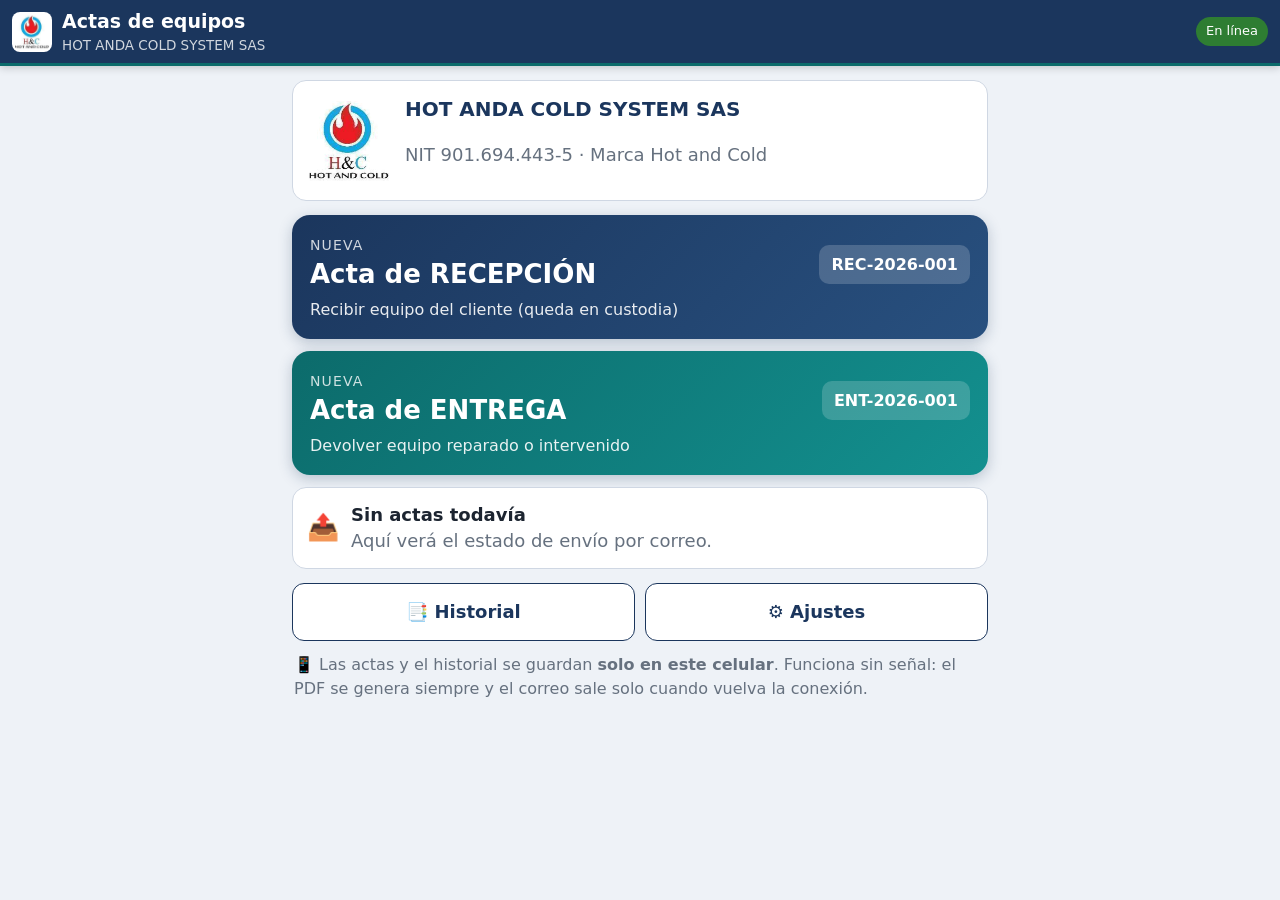
==== index.html @ 60745508 "App de actas Hot and Cold v1.2.0" ====
<!doctype html>
<html lang="es">
<head>
<meta charset="utf-8">
<meta name="viewport" content="width=device-width, initial-scale=1, viewport-fit=cover">
<meta name="theme-color" content="#1B365D">
<meta name="description" content="Actas de recepción y entrega de equipos · HOT ANDA COLD SYSTEM SAS">
<link rel="manifest" href="manifest.webmanifest">
<link rel="icon" href="icons/favicon-64.png">
<link rel="apple-touch-icon" href="icons/apple-touch-icon.png">
<meta name="apple-mobile-web-app-capable" content="yes">
<meta name="mobile-web-app-capable" content="yes">
<meta name="apple-mobile-web-app-title" content="Actas H&amp;C">
<meta name="apple-mobile-web-app-status-bar-style" content="black-translucent">
<title>Actas · Hot and Cold</title>
<link rel="stylesheet" href="css/app.css">
</head>
<body>
<header class="topbar">
  <button id="btnBack" class="tb-back" type="button" aria-label="Volver" hidden>&#8249;</button>
  <img src="assets/logo-ui.png" class="tb-logo" alt="Hot and Cold">
  <div class="tb-title"><strong id="tbTitle">Actas de equipos</strong><span id="tbSub">HOT ANDA COLD SYSTEM SAS</span></div>
  <span id="netBadge" class="net" title="Estado de conexión"></span>
</header>

<main id="main">
  <!-- INICIO -->
  <section id="view-home" class="view">
    <div class="hero">
      <img src="assets/logo-ui.png" alt="Logo Hot and Cold" class="hero-logo">
      <div>
        <h1 id="homeEmpresa">HOT ANDA COLD SYSTEM SAS</h1>
        <p class="muted" id="homeNit">NIT 901.694.443-5 · Marca Hot and Cold</p>
      </div>
    </div>
    <button class="big-choice retiro" data-new="retiro" type="button">
      <span class="bc-k">Nueva</span><span class="bc-t">Acta de RECEPCIÓN</span>
      <span class="bc-n" id="nextRetLbl">REC-2026-001</span>
      <span class="bc-d">Recibir equipo del cliente (queda en custodia)</span>
    </button>
    <button class="big-choice entrega" data-new="entrega" type="button">
      <span class="bc-k">Nueva</span><span class="bc-t">Acta de ENTREGA</span>
      <span class="bc-n" id="nextEntLbl">ENT-2026-001</span>
      <span class="bc-d">Devolver equipo reparado o intervenido</span>
    </button>
    <div id="outboxCard" class="card outbox"></div>
    <div class="row2">
      <button class="btn ghost" data-go="history" type="button">&#128209; Historial</button>
      <button class="btn ghost" data-go="settings" type="button">&#9881;&#65039; Ajustes</button>
    </div>
    <p class="note">&#128241; Las actas y el historial se guardan <b>solo en este celular</b>. Funciona sin señal: el PDF se genera siempre y el correo sale solo cuando vuelva la conexión.</p>
  </section>

  <!-- FORMULARIO -->
  <section id="view-form" class="view" hidden>
    <form id="actaForm" novalidate autocomplete="off">
      <div class="form-head" id="formHead">
        <div><span class="fh-k" id="fhKind">ACTA DE ENTREGA DE EQUIPOS</span>
        <span class="fh-n">Consecutivo <b id="fhNum">ENT-2026-001</b></span></div>
        <span class="fh-d" id="fhDate"></span>
      </div>

      <fieldset class="card">
        <legend><span class="sec">1</span> Datos del cliente y del sitio</legend>
        <label>Cliente<input name="cliente" list="clientesList" required placeholder="Nombre del cliente"></label>
        <datalist id="clientesList"></datalist>
        <div class="grid2">
          <label>NIT<input name="nit" inputmode="numeric" placeholder="NIT del cliente"></label>
          <label>OC / REQ / Pedido No.<input name="oc" placeholder="PED… / REQ…"></label>
        </div>
        <div class="dest-box" id="destBox">
          <div class="fld">
            <span class="lbl">Copia de la empresa <small>(siempre se envía, no se puede quitar)</small></span>
            <div id="correoEmpresaFijo" class="locked-email">hycsystem176746@gmail.com</div>
          </div>
          <label>Correo del cliente <small>(se puede cambiar en esta acta)</small><input name="correoCliente" type="email" inputmode="email" placeholder="correo@cliente.com" id="correoCliente"></label>
        </div>
        <label>Albarán / remisión No.<input name="albaran"></label>
        <label><span id="dirLabel">Dirección de entrega</span><input name="direccion" placeholder="Dirección del sitio"></label>
        <div class="grid2">
          <label>Sede / tienda / área<input name="sede"></label>
          <label>Ciudad<input name="ciudad"></label>
        </div>
        <label>Contacto en sitio<input name="contacto"></label>
        <div class="grid2">
          <label>Teléfono<input name="telefono" type="tel" inputmode="tel"></label>
          <label>Cargo del contacto<input name="cargoContacto"></label>
        </div>
        <div class="fld">
          <span class="lbl">Tipo de servicio</span>
          <div class="chips" id="tipoServicio"></div>
          <input name="tipoOtro" placeholder="¿Cuál? (si marcó Otro)" class="mt">
        </div>
      </fieldset>

      <fieldset class="card">
        <legend><span class="sec">2</span> Equipos <small id="itemsCount"></small></legend>
        <div id="items"></div>
        <button type="button" class="btn add" id="btnAddItem">+ Agregar equipo</button>
      </fieldset>

      <fieldset class="card">
        <legend><span class="sec">3</span> Registro fotográfico</legend>
        <div class="row2">
          <label class="btn photo">&#128247; Tomar foto<input type="file" accept="image/*" capture="environment" id="inCamera" hidden></label>
          <label class="btn photo ghost">&#128444;&#65039; Galería<input type="file" accept="image/*" multiple id="inGallery" hidden></label>
        </div>
        <div id="photos" class="photos"></div>
      </fieldset>

      <fieldset class="card">
        <legend><span class="sec">4</span> Firmas</legend>
        <div class="sigblock" id="sigTecBlock">
          <h3 id="sigTecTitle">Quien entrega · Técnico Hot and Cold</h3>
          <div class="sigwrap"><canvas id="sigTec" aria-label="Firma del técnico"></canvas><span class="sighint">Firme aquí con el dedo</span></div>
          <button type="button" class="btn small ghost" data-clear="sigTec">Borrar firma</button>
          <label>Nombre de quien firma<input name="tecNombre" required placeholder="Nombre y apellido"></label>
          <div class="grid2">
            <label>Cédula<input name="tecCedula" inputmode="numeric"></label>
            <label>Cargo<input name="tecCargo"></label>
          </div>
        </div>
        <div class="sigblock" id="sigCliBlock">
          <h3 id="sigCliTitle">Quien recibe · Cliente</h3>
          <div class="sigwrap"><canvas id="sigCli" aria-label="Firma del cliente"></canvas><span class="sighint">Firme aquí con el dedo</span></div>
          <button type="button" class="btn small ghost" data-clear="sigCli">Borrar firma</button>
          <label>Nombre de quien firma<input name="cliNombre" required placeholder="Nombre y apellido"></label>
          <div class="grid2">
            <label>Cédula<input name="cliCedula" inputmode="numeric"></label>
            <label>Cargo<input name="cliCargo"></label>
          </div>
        </div>
      </fieldset>
      <div id="formErrors" class="errors" hidden></div>
      <div class="spacer"></div>
    </form>
    <div class="actionbar">
      <button type="button" class="btn ghost small" id="btnDiscard">Limpiar</button>
      <button type="button" class="btn primary" id="btnGenerate">Generar y enviar</button>
    </div>
  </section>

  <!-- HISTORIAL -->
  <section id="view-history" class="view" hidden>
    <div class="row2">
      <button class="btn" id="btnSendNow" type="button">&#8635; Enviar pendientes</button>
      <button class="btn ghost" id="btnCsv" type="button">&#11015; Exportar CSV</button>
    </div>
    <p class="note">El historial vive solo en este celular. Exporte el CSV de vez en cuando y conserve los PDF que llegan al correo de la empresa.</p>
    <div id="historyList"></div>
  </section>

  <!-- AJUSTES -->
  <section id="view-settings" class="view" hidden>
    <form id="settingsForm" novalidate autocomplete="off">
      <fieldset class="card">
        <legend>Empresa</legend>
        <label>Razón social<input name="empresa.nombre"></label>
        <div class="grid2">
          <label>Marca<input name="empresa.marca"></label>
          <label>NIT<input name="empresa.nit"></label>
        </div>
        <div class="grid2">
          <label>Dirección<input name="empresa.direccion"></label>
          <label>Ciudad<input name="empresa.ciudad"></label>
        </div>
        <div class="grid2">
          <label>Teléfono 1<input name="empresa.tel1" type="tel"></label>
          <label>Teléfono 2<input name="empresa.tel2" type="tel"></label>
        </div>
        <label>Correo de la empresa <small>(recibe todas las actas; no se puede quitar)</small><input name="empresa.email" type="email" readonly class="locked-input" id="empresaEmail"></label>
      </fieldset>
      <fieldset class="card">
        <legend>Técnico predeterminado</legend>
        <label>Nombre<input name="tecnico.nombre"></label>
        <div class="grid2">
          <label>Cédula<input name="tecnico.cedula" inputmode="numeric"></label>
          <label>Cargo<input name="tecnico.cargo"></label>
        </div>
      </fieldset>
      <fieldset class="card">
        <legend>Consecutivos</legend>
        <div class="grid3">
          <label>Año<input name="year" type="number" inputmode="numeric"></label>
          <label>Próximo REC<input name="nextRet" type="number" min="1" inputmode="numeric"></label>
          <label>Próximo ENT<input name="nextEnt" type="number" min="1" inputmode="numeric"></label>
        </div>
        <p class="note">Si usan la app en dos celulares, arranquen cada uno en un rango distinto (por ejemplo 1 y 501) para no repetir números.</p>
      </fieldset>
      <fieldset class="card">
        <legend>Clientes</legend>
        <label>Cliente predeterminado<input name="clienteDefault" list="clientesList"></label>
        <div id="clientsEditor"></div>
        <button type="button" class="btn add" id="btnAddClient">+ Agregar cliente</button>
      </fieldset>
      <fieldset class="card">
        <legend>Envío automático por correo</legend>
        <label>URL del script de Google<input name="apiUrl" type="url" inputmode="url" placeholder="https://script.google.com/macros/s/xxxxxxxx/exec"></label>
        <label>Token secreto<input name="apiToken" type="password" autocomplete="new-password" placeholder="El mismo de la propiedad TOKEN del script"></label>
        <button type="button" class="btn ghost small" id="btnPing">Probar conexión</button>
        <p class="note" id="pingResult"></p>
        <label>Correo del cliente por defecto<input name="correoClienteDefault" type="email" inputmode="email" placeholder="margarethvog@permoda.com.co"></label>
        <label>WhatsApp por defecto <small>(opcional; si queda vacío, usted elige el chat)</small><input name="whatsappDefault" type="tel" inputmode="tel" placeholder="Ej. 350 595 5075"></label>
        <p class="note">Cada acta se envía siempre a hycsystem176746@gmail.com y al correo del cliente (por defecto el de doña Margareth, que se puede cambiar en cada acta). Sin señal queda “Pendiente de envío” y el correo sale solo cuando vuelva la conexión. El envío por WhatsApp lo hace usted desde el celular, cuando haya señal.</p>
      </fieldset>
      <p class="note">&#128274; Todo (actas, fotos, firmas, ajustes) se guarda solo en este celular. Borrar los datos del navegador o desinstalar la app borra el historial.</p>
      <p class="note muted" id="versionInfo"></p>
      <div class="spacer"></div>
    </form>
    <div class="actionbar">
      <button type="button" class="btn primary" id="btnSaveSettings">Guardar ajustes</button>
    </div>
  </section>
</main>

<!-- Modal de resultado -->
<div id="modal" class="modal" hidden role="dialog" aria-modal="true">
  <div class="sheet">
    <div class="ok-icon">&#10003;</div>
    <h2 id="mTitle">Acta generada</h2>
    <p id="mSub" class="muted"></p>
    <div id="mStatus" class="status"></div>
    <button class="btn primary" id="mShare" type="button">Compartir PDF (WhatsApp, Gmail…)</button>
    <button class="btn whatsapp" id="mWhats" type="button">Enviar por WhatsApp</button>
    <div class="row2 modal-actions">
      <button class="btn ghost small" id="mDownload" type="button">Descargar</button>
      <button class="btn ghost small" id="mMail" type="button">Correo</button>
    </div>
    <button class="btn teal" id="mNew" type="button">Listo · nueva acta</button>
  </div>
</div>
<template id="tplItem">
  <div class="item">
    <div class="item-h"><b class="item-n">Equipo 1</b><button type="button" class="btn tiny danger" data-act="remove">Quitar</button></div>
    <label>Tipo de equipo <small>(puede elegir de la lista o escribir otro)</small>
      <input data-f="tipo" list="tiposEquipo" placeholder="Ej. Horno, lavadora, nevera industrial" autocomplete="off">
    </label>
    <div class="grid2">
      <label>Marca <small>(hogar o industrial; puede escribir otra)</small>
        <input data-f="marca" list="marcasEquipo" placeholder="Ej. Whirlpool, Súper Nórdico" autocomplete="off">
      </label>
      <label>Modelo <small>(si aplica)</small>
        <input data-f="modelo" placeholder="Opcional">
      </label>
    </div>
    <div class="grid2">
      <label>Serie <small>(si aplica)</small>
        <input data-f="serie" placeholder="Opcional">
      </label>
      <label>Código interno / activo fijo del cliente <small>(si aplica)</small>
        <input data-f="activo" placeholder="Ej. AF 155458">
      </label>
    </div>
    <label>Características <small>(voltaje, capacidad, color, accesorios)</small><textarea data-f="caracteristicas" rows="2"></textarea></label>
    <label class="w40">Cantidad<input data-f="cantidad" type="number" min="1" value="1" inputmode="numeric"></label>
    <div class="fld"><span class="lbl">Estado físico</span><div class="seg" data-r="estado"><label><input type="radio" value="bueno"><span>Bueno</span></label><label><input type="radio" value="regular"><span>Regular</span></label><label><input type="radio" value="malo"><span>Malo</span></label></div></div>
    <div class="grid2">
      <div class="fld"><span class="lbl">Enciende</span><div class="seg" data-r="enciende"><label><input type="radio" value="si"><span>Sí</span></label><label><input type="radio" value="no"><span>No</span></label></div></div>
      <div class="fld"><span class="lbl">Golpes o rayones</span><div class="seg" data-r="golpes"><label><input type="radio" value="si"><span>Sí</span></label><label><input type="radio" value="no"><span>No</span></label></div></div>
    </div>
    <div class="fld"><span class="lbl">Partes faltantes</span><div class="seg" data-r="faltantes"><label><input type="radio" value="no"><span>No</span></label><label><input type="radio" value="si"><span>Sí</span></label></div>
      <input data-f="faltantesDetalle" placeholder="¿Cuáles faltan?" class="mt"></div>
    <div class="fld"><span class="lbl">Accesorios <span class="acc-k">que acompañan el equipo</span></span>
      <div class="chips">
        <label class="chip"><input type="checkbox" data-c="cable"><span>Cable</span></label>
        <label class="chip"><input type="checkbox" data-c="bandejas"><span>Bandejas</span></label>
        <label class="chip"><input type="checkbox" data-c="puertas"><span>Puertas</span></label>
        <label class="chip"><input type="checkbox" data-c="manuales"><span>Manuales</span></label>
        <label class="chip"><input type="checkbox" data-c="otro"><span>Otro</span></label>
      </div>
      <input data-f="accOtro" placeholder="Otro accesorio" class="mt"></div>
    <div class="only-ent">
      <label>Trabajo realizado<textarea data-f="trabajo" rows="2"></textarea></label>
      <label>Repuestos<textarea data-f="repuestos" rows="2"></textarea></label>
      <div class="fld"><span class="lbl">Pruebas</span><div class="seg" data-r="pruebas"><label><input type="radio" value="ok"><span>OK</span></label><label><input type="radio" value="nook"><span>No OK</span></label></div></div>
      <div class="fld"><span class="lbl">Garantía</span><div class="seg seg-v" data-r="garantia"><label><input type="radio" value="90"><span>90 días · reparación</span></label><label><input type="radio" value="15"><span>15 días · preventivo (solo ajustes)</span></label><label><input type="radio" value="na"><span>No aplica</span></label></div></div>
    </div>
    <label>Observaciones<textarea data-f="observaciones" rows="2"></textarea></label>
  </div>
</template>

<datalist id="tiposEquipo">
  <option value="Horno"></option>
  <option value="Horno microondas"></option>
  <option value="Lavadora"></option>
  <option value="Secadora"></option>
  <option value="Estufa"></option>
  <option value="Nevera"></option>
  <option value="Nevera industrial"></option>
  <option value="Congelador"></option>
  <option value="Cava"></option>
  <option value="Aire acondicionado"></option>
  <option value="Hidrolavadora"></option>
  <option value="Crispetera"></option>
  <option value="Secador de manos"></option>
  <option value="Dispensador de agua"></option>
  <option value="Otro"></option>
</datalist>
<datalist id="marcasEquipo">
  <option value="Whirlpool"></option>
  <option value="Samsung"></option>
  <option value="LG"></option>
  <option value="Mabe"></option>
  <option value="Haceb"></option>
  <option value="Electrolux"></option>
  <option value="Challenger"></option>
  <option value="Frigidaire"></option>
  <option value="Súper Nórdico"></option>
  <option value="Imbera"></option>
  <option value="Metalfrio"></option>
  <option value="Vitrofrio"></option>
  <option value="Annovi Reverberi"></option>
  <option value="True"></option>
  <option value="Fogel"></option>
  <option value="Indufrial"></option>
  <option value="Torrey"></option>
</datalist>
<div id="toast" role="status" aria-live="polite"></div>
<script src="vendor/jspdf.umd.min.js"></script>
<script src="vendor/signature_pad.umd.min.js"></script>
<script src="js/outbox-core.js"></script>
<script src="js/pdf.js"></script>
<script src="js/app.js"></script>
</body>
</html>
---- css/app.css ----
:root{--navy:#1B365D;--teal:#0C6B6B;--teal2:#0f8585;--bg:#eef2f7;--line:#cfd7e3;--txt:#1c2430;--muted:#66717f;--danger:#b3261e;--ok:#1e7d32;--warn:#a15c00;--r:14px}
*{box-sizing:border-box;-webkit-tap-highlight-color:transparent}
html,body{margin:0;background:var(--bg);color:var(--txt);font:18px/1.45 system-ui,-apple-system,"Segoe UI",Roboto,Calibri,Arial,sans-serif}
body{padding-bottom:env(safe-area-inset-bottom)}
[hidden]{display:none!important}
.topbar{position:sticky;top:0;z-index:20;display:flex;align-items:center;gap:10px;background:var(--navy);color:#fff;padding:calc(8px + env(safe-area-inset-top)) 12px 8px;box-shadow:0 2px 8px rgba(0,0,0,.18);border-bottom:3px solid var(--teal)}
.tb-logo{width:40px;height:40px;border-radius:8px;background:#fff;object-fit:contain;padding:2px}
.tb-title{display:flex;flex-direction:column;flex:1;min-width:0}
.tb-title strong{font-size:19px;white-space:nowrap;overflow:hidden;text-overflow:ellipsis}
.tb-title span{font-size:13.5px;opacity:.8}
.tb-back{background:none;border:0;color:#fff;font-size:40px;line-height:1;padding:0 6px 4px;min-width:44px;min-height:52px}
.net{font-size:13px;padding:5px 10px;border-radius:20px;background:#2e7d32;white-space:nowrap}
.net.off{background:#b3261e}
main{max-width:720px;margin:0 auto;padding:14px 12px 30px}
.view{animation:fade .18s ease}
@keyframes fade{from{opacity:.4;transform:translateY(4px)}to{opacity:1;transform:none}}
.hero{display:flex;gap:14px;align-items:center;background:#fff;border-radius:var(--r);padding:14px;margin-bottom:14px;border:1px solid var(--line)}
.hero-logo{width:84px;height:84px;object-fit:contain;flex:none}
.hero h1{font-size:20px;margin:0 0 4px;color:var(--navy)}
.muted{color:var(--muted)}
.big-choice{display:grid;grid-template-columns:1fr auto;width:100%;text-align:left;border:0;border-radius:18px;padding:20px 18px 18px;margin:0 0 12px;color:#fff;min-height:124px;box-shadow:0 4px 14px rgba(27,54,93,.25);font:inherit;cursor:pointer}
.big-choice:active{transform:scale(.985)}
.big-choice.retiro{background:linear-gradient(135deg,#1B365D,#28507f)}
.big-choice.entrega{background:linear-gradient(135deg,#0C6B6B,#13908f)}
.bc-k{font-size:14px;text-transform:uppercase;letter-spacing:.08em;opacity:.8;grid-column:1}
.bc-t{font-size:26px;font-weight:800;grid-column:1}
.bc-n{grid-column:2;grid-row:1/3;align-self:center;background:rgba(255,255,255,.18);border-radius:10px;padding:8px 12px;font-weight:700;font-size:16px}
.bc-d{grid-column:1/3;font-size:16px;opacity:.9;margin-top:4px}
.card{background:#fff;border:1px solid var(--line);border-radius:var(--r);padding:14px;margin:0 0 14px;min-width:0}
fieldset.card{padding-top:6px}
legend{font-weight:800;color:var(--navy);font-size:18px;padding:0 4px;display:flex;align-items:center;gap:8px}
legend small{font-weight:400;color:var(--muted)}
.sec{display:inline-grid;place-items:center;width:26px;height:26px;border-radius:50%;background:var(--navy);color:#fff;font-size:14px}
label{display:block;font-size:17px;font-weight:600;color:#3b4654;margin:10px 0 0}
label small{font-weight:400;color:var(--muted)}
input,textarea,select{display:block;width:100%;margin-top:5px;font:inherit;font-size:18px;color:var(--txt);background:#f8fafc;border:1.5px solid var(--line);border-radius:10px;padding:14px;min-height:56px}
textarea{resize:vertical;min-height:64px}
input:focus,textarea:focus{outline:none;border-color:var(--teal);background:#fff;box-shadow:0 0 0 3px rgba(12,107,107,.15)}
.invalid input,input.invalid{border-color:var(--danger);background:#fff5f5}
.grid2{display:grid;grid-template-columns:1fr 1fr;gap:10px}
.grid3{display:grid;grid-template-columns:1fr 1fr 1fr;gap:10px}
.grid2>*,.grid3>*{min-width:0}
.w40{max-width:140px}
.mt{margin-top:8px}
.fld{margin-top:12px}
.lbl{display:block;font-size:17px;font-weight:600;color:#3b4654;margin-bottom:6px}
.acc-k{font-weight:400;color:var(--muted)}
.btn{display:flex;align-items:center;justify-content:center;gap:6px;width:100%;min-height:58px;border-radius:12px;border:0;background:var(--navy);color:#fff;font:inherit;font-weight:700;font-size:18px;padding:12px 16px;cursor:pointer;text-align:center;margin:0}
.btn:active{filter:brightness(.92)}
.btn.ghost{background:#fff;color:var(--navy);border:1.5px solid var(--navy)}
.btn.primary{background:var(--teal)}
.btn.teal{background:var(--navy);margin-top:10px}
.btn.small{min-height:52px;font-size:17px;width:auto;padding:10px 16px}
.btn.tiny{min-height:44px;font-size:16px;width:auto;padding:8px 14px}
.btn.danger{background:#fff;color:var(--danger);border:1.5px solid #e2b4b0}
.btn.add{background:#e6f2f2;color:var(--teal);border:1.5px dashed var(--teal);margin-top:12px}
.btn.photo{margin-top:6px;color:#fff}
.btn.photo.ghost{color:var(--navy)}
.row2{display:grid;grid-template-columns:1fr 1fr;gap:10px;margin:0 0 12px}
.row3{display:grid;grid-template-columns:1fr 1fr 1fr;gap:8px;margin:10px 0 0}
.row3 .btn{width:100%}
.note{font-size:16px;color:var(--muted);margin:8px 2px}
.chips{display:flex;flex-wrap:wrap;gap:8px}
.chip{margin:0;position:relative}
.chip input,.seg input{position:absolute;opacity:0;pointer-events:none;width:1px;height:1px;min-height:0}
.chip span{display:inline-flex;align-items:center;min-height:52px;padding:10px 16px;border-radius:24px;border:1.5px solid var(--line);background:#f8fafc;font-weight:600;font-size:17px;color:#3b4654}
.chip input:checked+span{background:var(--teal);border-color:var(--teal);color:#fff}
.chip input:checked+span::before{content:"✓ "}
.seg{display:flex;border:1.5px solid var(--line);border-radius:12px;overflow:hidden;background:#f8fafc}
.seg label{flex:1;margin:0;position:relative}
.seg label+label{border-left:1.5px solid var(--line)}
.seg span{display:flex;align-items:center;justify-content:center;min-height:52px;padding:8px 10px;font-weight:600;font-size:17px;color:#3b4654;text-align:center}
.seg input:checked+span{background:var(--navy);color:#fff}
.seg-v{flex-direction:column}
.seg-v label+label{border-left:0;border-top:1.5px solid var(--line)}
.item{border:1.5px solid var(--line);border-left:5px solid var(--teal);border-radius:12px;padding:10px 12px 14px;margin-top:12px;background:#fcfdfe}
.item-h{display:flex;justify-content:space-between;align-items:center}
.item-n{color:var(--teal);font-size:18px}
.form-retiro .only-ent{display:none}
.form-head{display:flex;justify-content:space-between;align-items:center;gap:10px;background:var(--navy);color:#fff;border-radius:var(--r);padding:14px;margin-bottom:14px;border-bottom:4px solid var(--teal)}
.form-entrega .form-head{background:linear-gradient(135deg,#1B365D 60%,#0C6B6B)}
.fh-k{display:block;font-weight:800;font-size:18px}
.fh-n{font-size:16px;opacity:.9}
.fh-d{font-size:14.5px;text-align:right;opacity:.9}
.photos{display:grid;grid-template-columns:repeat(2,1fr);gap:10px;margin-top:12px}
.ph{position:relative;border:1px solid var(--line);border-radius:10px;overflow:hidden;background:#f3f5f8}
.ph img{display:block;width:100%;height:130px;object-fit:cover}
.ph input{border-radius:0;border:0;border-top:1px solid var(--line);min-height:48px;font-size:16px;margin:0;padding:10px}
.ph button{position:absolute;top:6px;right:6px;width:36px;height:36px;border-radius:50%;border:0;background:rgba(0,0,0,.6);color:#fff;font-size:18px}
.sigblock{border-top:1px solid var(--line);padding-top:6px;margin-top:10px}
.sigblock:first-of-type{border-top:0;margin-top:0}
.sigblock h3{margin:8px 0 0;font-size:18px;color:var(--navy)}
.sigwrap{position:relative;margin:12px 0 8px;border:2px dashed #9fb0c6;border-radius:12px;background:#fff;height:260px}
.sigwrap canvas{position:absolute;inset:0;width:100%;height:100%;touch-action:none;border-radius:10px}
.sighint{position:absolute;left:12px;bottom:10px;font-size:16px;color:#9aa6b5;pointer-events:none}
.sigwrap.signed .sighint{display:none}
.sigwrap::after{content:"";position:absolute;left:12px;right:12px;bottom:34px;border-bottom:1px solid #d3dbe6;pointer-events:none}
.actionbar{position:sticky;bottom:0;z-index:15;display:flex;gap:10px;background:rgba(238,242,247,.96);backdrop-filter:blur(6px);padding:10px 12px calc(10px + env(safe-area-inset-bottom));margin:0 -12px;border-top:1px solid var(--line)}
.actionbar .btn.primary{flex:1;min-height:64px;font-size:20px}
.spacer{height:8px}
.errors{background:#fff5f5;border:1.5px solid #e9b9b5;color:var(--danger);border-radius:12px;padding:12px 16px;font-size:17px;margin-bottom:12px}
.errors ul{margin:4px 0 0;padding-left:18px}
.outbox{display:flex;gap:12px;align-items:center}
.outbox .ob-i{font-size:26px}
.outbox b{display:block}
.badge{display:inline-block;font-size:14px;font-weight:700;padding:4px 10px;border-radius:20px;white-space:nowrap}
.badge.ok{background:#e3f4e6;color:var(--ok)}
.badge.pend{background:#fff3df;color:var(--warn)}
.badge.err{background:#fde8e6;color:var(--danger)}
.badge.kind{background:#e6edf6;color:var(--navy)}
.badge.kind.ent{background:#e1f1f1;color:var(--teal)}
.hcard{background:#fff;border:1px solid var(--line);border-radius:var(--r);padding:12px 14px;margin-bottom:10px}
.hcard .hc-top{display:flex;justify-content:space-between;align-items:center;gap:8px}
.hcard .hc-id{font-weight:800;color:var(--navy);font-size:18px}
.hcard .hc-meta{font-size:16px;color:var(--muted);margin:4px 0 8px}
.hcard .hc-err{font-size:15px;color:var(--danger);margin:-4px 0 8px}
.hcard .hc-btns{display:flex;flex-wrap:wrap;gap:8px}
.empty{text-align:center;color:var(--muted);padding:30px 10px}
.client{border:1.5px solid var(--line);border-radius:12px;padding:6px 12px 12px;margin-top:12px;background:#fcfdfe}
.client .item-h{margin-top:6px}
.modal{position:fixed;inset:0;z-index:50;background:rgba(15,25,40,.55);display:flex;align-items:flex-end;justify-content:center}
.sheet{background:#fff;width:100%;max-width:560px;border-radius:22px 22px 0 0;padding:22px 18px calc(18px + env(safe-area-inset-bottom));animation:up .22s ease;text-align:center}
@keyframes up{from{transform:translateY(40px);opacity:.5}to{transform:none;opacity:1}}
.ok-icon{width:56px;height:56px;margin:0 auto 6px;border-radius:50%;background:var(--teal);color:#fff;font-size:32px;display:grid;place-items:center}
.sheet h2{margin:4px 0;color:var(--navy);font-size:22px}
.status{margin:12px 0 14px;padding:12px 14px;border-radius:12px;background:#f3f6fa;font-size:16px;text-align:left}
#toast{position:fixed;left:50%;bottom:90px;transform:translateX(-50%);background:#1c2430;color:#fff;padding:12px 18px;border-radius:12px;font-size:17px;opacity:0;pointer-events:none;transition:opacity .2s;z-index:60;max-width:90vw;text-align:center}
#toast.show{opacity:.95}
@media (min-width:600px){.photos{grid-template-columns:repeat(3,1fr)}}
.fh-d{white-space:pre-line}

.dest-box{margin-top:12px;padding:12px;border:1.5px solid #c5ddd8;border-radius:12px;background:#f3faf9}
.dest-box .fld{margin-top:0}
.dest-box label{margin-top:12px}
.locked-email,.locked-input{display:block;width:100%;margin-top:5px;font:inherit;font-size:18px;color:#1c2430;background:#e8eef4;border:1.5px solid var(--line);border-radius:10px;padding:14px;min-height:56px;line-height:24px}
input.locked-input[readonly]{background:#e8eef4;color:#1c2430;cursor:default}
.btn.whatsapp{background:#128C7E;color:#fff;margin-top:10px}
.btn.whatsapp:active{filter:brightness(.92)}
.btn.tiny.whatsapp{margin-top:0;width:auto;background:#128C7E}
.modal-actions{margin-top:10px}
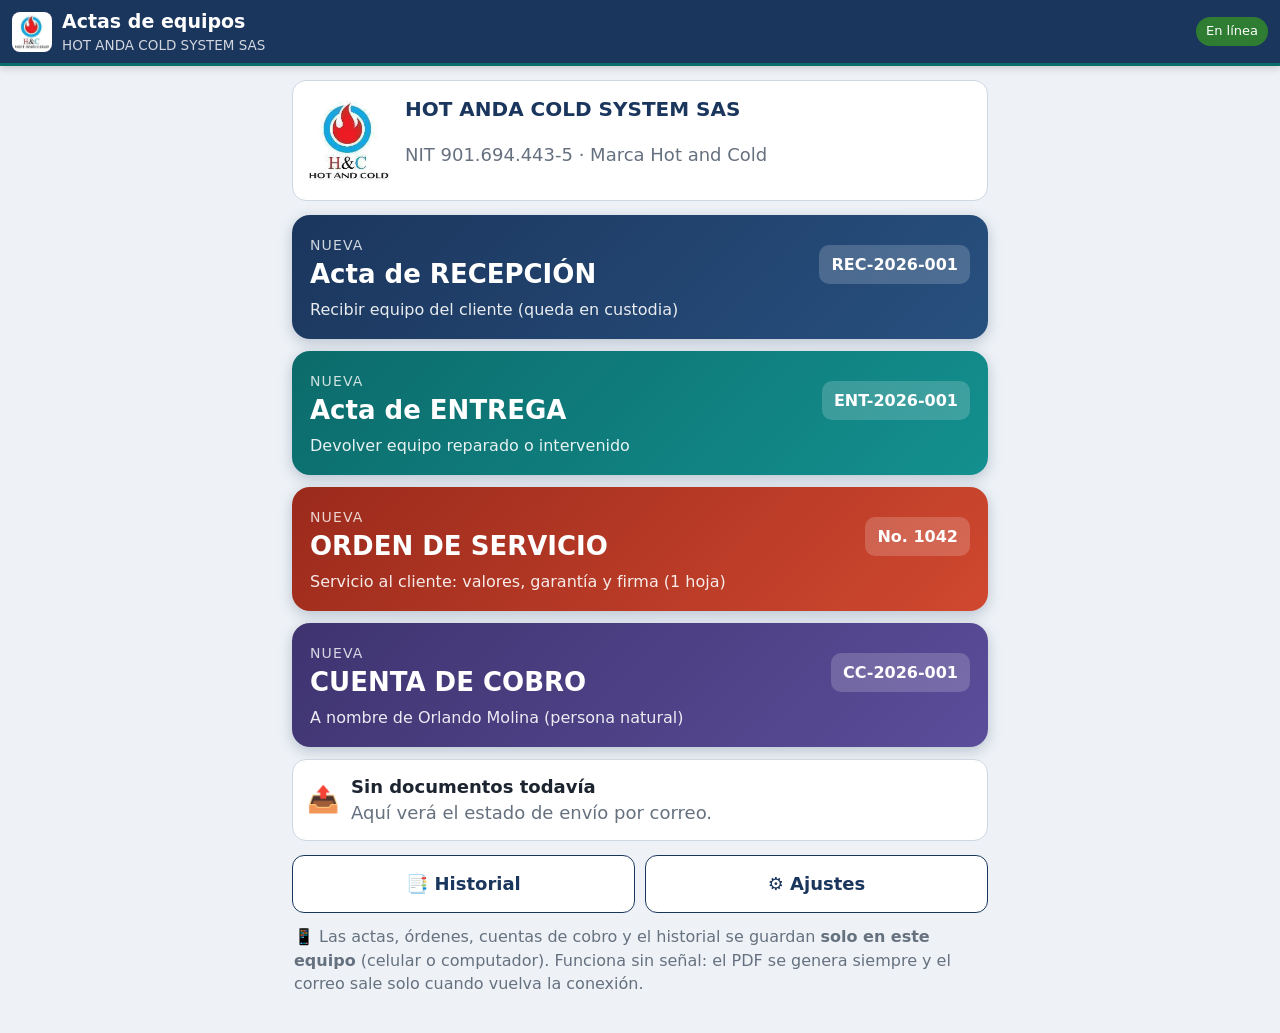
==== commit 6a5be6ff: "v1.3.0: orden de servicio y cuenta de cobro" ====
--- a/index.html
+++ b/index.html
@@ -4,7 +4,7 @@
 <meta charset="utf-8">
 <meta name="viewport" content="width=device-width, initial-scale=1, viewport-fit=cover">
 <meta name="theme-color" content="#1B365D">
-<meta name="description" content="Actas de recepción y entrega de equipos · HOT ANDA COLD SYSTEM SAS">
+<meta name="description" content="Actas, órdenes de servicio y cuentas de cobro · HOT ANDA COLD SYSTEM SAS">
 <link rel="manifest" href="manifest.webmanifest">
 <link rel="icon" href="icons/favicon-64.png">
 <link rel="apple-touch-icon" href="icons/apple-touch-icon.png">
@@ -43,12 +43,22 @@
       <span class="bc-n" id="nextEntLbl">ENT-2026-001</span>
       <span class="bc-d">Devolver equipo reparado o intervenido</span>
     </button>
+    <button class="big-choice orden" data-newdoc="orden" type="button">
+      <span class="bc-k">Nueva</span><span class="bc-t">ORDEN DE SERVICIO</span>
+      <span class="bc-n" id="nextOSLbl">No. 1042</span>
+      <span class="bc-d">Servicio al cliente: valores, garantía y firma (1 hoja)</span>
+    </button>
+    <button class="big-choice cobro" data-newdoc="cobro" type="button">
+      <span class="bc-k">Nueva</span><span class="bc-t">CUENTA DE COBRO</span>
+      <span class="bc-n" id="nextCCLbl">CC-2026-001</span>
+      <span class="bc-d">A nombre de Orlando Molina (persona natural)</span>
+    </button>
     <div id="outboxCard" class="card outbox"></div>
     <div class="row2">
       <button class="btn ghost" data-go="history" type="button">&#128209; Historial</button>
       <button class="btn ghost" data-go="settings" type="button">&#9881;&#65039; Ajustes</button>
     </div>
-    <p class="note">&#128241; Las actas y el historial se guardan <b>solo en este celular</b>. Funciona sin señal: el PDF se genera siempre y el correo sale solo cuando vuelva la conexión.</p>
+    <p class="note">&#128241; Las actas, órdenes, cuentas de cobro y el historial se guardan <b>solo en este equipo</b> (celular o computador). Funciona sin señal: el PDF se genera siempre y el correo sale solo cuando vuelva la conexión.</p>
   </section>
 
   <!-- FORMULARIO -->
@@ -140,6 +150,164 @@
     </div>
   </section>
 
+  <!-- ORDEN DE SERVICIO -->
+  <section id="view-orden" class="view" hidden>
+    <form id="ordenForm" class="docform" novalidate autocomplete="off">
+      <div class="form-head os-head">
+        <div><span class="fh-k">ORDEN DE SERVICIO</span>
+        <span class="fh-n">No. <b id="osNum" class="os-num">1042</b></span></div>
+        <span class="fh-d" id="osDate"></span>
+      </div>
+      <fieldset class="card">
+        <legend><span class="sec">1</span> Datos del cliente</legend>
+        <label>Nombre o razón social<input name="cliente" list="clientesList" placeholder="Nombre del cliente"></label>
+        <div class="grid2">
+          <label>NIT / C.C.<input name="nit" inputmode="numeric"></label>
+          <label>Teléfono<input name="telefono" type="tel" inputmode="tel"></label>
+        </div>
+        <label>Dirección<input name="direccion"></label>
+        <div class="grid2">
+          <label>Ciudad<input name="ciudad"></label>
+          <label>Ticket / OC <small>(opcional)</small><input name="ticket"></label>
+        </div>
+        <label>Fecha y hora de la visita<input name="visita" type="datetime-local"></label>
+        <div class="dest-box">
+          <div class="fld">
+            <span class="lbl">Copia de la empresa <small>(siempre se envía, no se puede quitar)</small></span>
+            <div class="locked-email js-company-email">hycsystem176746@gmail.com</div>
+          </div>
+          <label>Correo del cliente <small>(se puede cambiar en cada documento)</small><input name="correoCliente" type="email" inputmode="email" placeholder="correo@cliente.com"></label>
+        </div>
+      </fieldset>
+      <fieldset class="card">
+        <legend><span class="sec">2</span> Equipo y servicio</legend>
+        <label>Electrodoméstico<input name="eqTipo" list="tiposEquipo" placeholder="Ej. Lavadora, nevera, horno"></label>
+        <div class="grid2">
+          <label>Marca<input name="eqMarca" list="marcasEquipo" placeholder="Ej. Whirlpool"></label>
+          <label>Modelo<input name="eqModelo"></label>
+        </div>
+        <label>Serie <small>(opcional)</small><input name="eqSerie"></label>
+        <div class="fld"><span class="lbl">Tipo de servicio</span><div class="chips" id="osTipos"></div></div>
+        <label>Falla reportada por el cliente<textarea name="falla" rows="2"></textarea></label>
+        <label>Observaciones técnicas / trabajo realizado<textarea name="observaciones" rows="4"></textarea></label>
+      </fieldset>
+      <fieldset class="card">
+        <legend><span class="sec">3</span> Detalle y valores</legend>
+        <div id="osLines"></div>
+        <button type="button" class="btn add" id="osAddLine">+ Agregar línea</button>
+        <label class="switch"><input type="checkbox" name="aplicaIva"><span>Cobrar IVA (19 %)</span></label>
+        <div class="totals" id="osTotals"></div>
+        <p class="note card-note">&#128179; Si el pago es realizado con tarjeta se sumará el 5% al valor final.</p>
+        <div class="fld"><span class="lbl">Forma de pago</span><div class="chips" id="osPagos"></div></div>
+      </fieldset>
+      <fieldset class="card">
+        <legend><span class="sec">4</span> Garantía</legend>
+        <div class="seg seg-v" id="osGarantia"><label><input type="radio" name="garantia" value="90"><span>90 días · reparación</span></label><label><input type="radio" name="garantia" value="15"><span>15 días · mantenimiento preventivo (solo ajustes)</span></label><label><input type="radio" name="garantia" value="na"><span>No aplica</span></label></div>
+      </fieldset>
+      <fieldset class="card">
+        <legend><span class="sec">5</span> Firmas</legend>
+        <div class="sigblock">
+          <h3>Quien recibe · Cliente</h3>
+          <div class="sigwrap"><canvas id="osSigCli" aria-label="Firma del cliente"></canvas><span class="sighint">Firme aquí con el dedo</span></div>
+          <button type="button" class="btn small ghost" data-clear="osSigCli">Borrar firma</button>
+          <div class="grid2">
+            <label>Nombre<input name="cliNombre" placeholder="Nombre y apellido"></label>
+            <label>C.C.<input name="cliCedula" inputmode="numeric"></label>
+          </div>
+        </div>
+        <div class="sigblock">
+          <h3>Técnico Hot and Cold</h3>
+          <div class="sigwrap"><canvas id="osSigTec" aria-label="Firma del técnico"></canvas><span class="sighint">Firme aquí con el dedo</span></div>
+          <button type="button" class="btn small ghost" data-clear="osSigTec">Borrar firma</button>
+          <div class="grid2">
+            <label>Nombre<input name="tecNombre" placeholder="Nombre y apellido"></label>
+            <label>C.C.<input name="tecCedula" inputmode="numeric"></label>
+          </div>
+        </div>
+      </fieldset>
+      <div class="errors js-errors" hidden></div>
+      <div class="spacer"></div>
+    </form>
+    <div class="actionbar">
+      <button type="button" class="btn ghost small" data-discard="orden">Limpiar</button>
+      <button type="button" class="btn primary" data-generate="orden" id="osGenerate">Generar y enviar</button>
+    </div>
+  </section>
+
+  <!-- CUENTA DE COBRO -->
+  <section id="view-cobro" class="view" hidden>
+    <form id="cobroForm" class="docform" novalidate autocomplete="off">
+      <div class="form-head cc-head">
+        <div><span class="fh-k">CUENTA DE COBRO</span>
+        <span class="fh-n">No. <b id="ccNum">CC-2026-001</b></span></div>
+        <span class="fh-d" id="ccDate"></span>
+      </div>
+      <div class="card issuer" id="ccIssuer"></div>
+      <fieldset class="card">
+        <legend><span class="sec">1</span> Cliente (a quien se le cobra)</legend>
+        <label>Empresa o persona<input name="cliente" list="clientesList" placeholder="Nombre del cliente"></label>
+        <div class="grid2">
+          <label>NIT / C.C.<input name="nit" inputmode="numeric"></label>
+          <label>Teléfono<input name="telefono" type="tel" inputmode="tel"></label>
+        </div>
+        <label>Dirección<input name="direccion"></label>
+        <label>Ciudad<input name="ciudad"></label>
+        <div class="dest-box">
+          <div class="fld">
+            <span class="lbl">Copia de la empresa <small>(siempre se envía, no se puede quitar)</small></span>
+            <div class="locked-email js-company-email">hycsystem176746@gmail.com</div>
+          </div>
+          <label>Correo del cliente <small>(se puede cambiar en cada documento)</small><input name="correoCliente" type="email" inputmode="email" placeholder="correo@cliente.com"></label>
+        </div>
+      </fieldset>
+      <fieldset class="card">
+        <legend><span class="sec">2</span> Fecha y concepto</legend>
+        <div class="grid2">
+          <label>Ciudad de expedición<input name="ciudadExp"></label>
+          <label>Fecha<input name="fecha" type="date"></label>
+        </div>
+        <label>Por concepto de<textarea name="concepto" rows="3" placeholder="Describa el trabajo realizado"></textarea></label>
+      </fieldset>
+      <fieldset class="card">
+        <legend><span class="sec">3</span> Valores</legend>
+        <div id="ccLines"></div>
+        <button type="button" class="btn add" id="ccAddLine">+ Agregar línea</button>
+        <div class="totals" id="ccTotals"></div>
+      </fieldset>
+      <fieldset class="card">
+        <legend><span class="sec">4</span> Retención y seguridad social</legend>
+        <div class="seg seg-v"><label><input type="radio" name="retencion" value=""><span>Sin marcar (lo marca el cliente)</span></label><label><input type="radio" name="retencion" value="tabla383"><span>NO tomo costos: tabla art. 383 E.T.</span></label><label><input type="radio" name="retencion" value="costos"><span>SÍ tomo costos: art. 392 E.T.</span></label></div>
+        <div class="grid2">
+          <label>Planilla PILA No. <small>(opcional)</small><input name="pilaNumero" inputmode="numeric"></label>
+          <label>Periodo <small>(opcional)</small><input name="pilaPeriodo" placeholder="Ej. 2026-11"></label>
+        </div>
+      </fieldset>
+      <fieldset class="card">
+        <legend><span class="sec">5</span> Firmas</legend>
+        <div class="sigblock">
+          <h3>Firma del emisor · Orlando Molina</h3>
+          <div class="sigwrap"><canvas id="ccSigEmi" aria-label="Firma del emisor"></canvas><span class="sighint">Firme aquí con el dedo</span></div>
+          <button type="button" class="btn small ghost" data-clear="ccSigEmi">Borrar firma</button>
+        </div>
+        <div class="sigblock">
+          <h3>Recibido por el cliente <small>(opcional)</small></h3>
+          <div class="sigwrap"><canvas id="ccSigCli" aria-label="Firma de quien recibe"></canvas><span class="sighint">Firme aquí con el dedo</span></div>
+          <button type="button" class="btn small ghost" data-clear="ccSigCli">Borrar firma</button>
+          <div class="grid2">
+            <label>Nombre<input name="recNombre"></label>
+            <label>C.C. / cargo<input name="recCedula"></label>
+          </div>
+        </div>
+      </fieldset>
+      <div class="errors js-errors" hidden></div>
+      <div class="spacer"></div>
+    </form>
+    <div class="actionbar">
+      <button type="button" class="btn ghost small" data-discard="cobro">Limpiar</button>
+      <button type="button" class="btn primary" data-generate="cobro" id="ccGenerate">Generar y enviar</button>
+    </div>
+  </section>
+
   <!-- HISTORIAL -->
   <section id="view-history" class="view" hidden>
     <div class="row2">
@@ -179,11 +347,45 @@
         </div>
       </fieldset>
       <fieldset class="card">
+        <legend>Mis datos (cuenta de cobro)</legend>
+        <p class="note">Se llenan una sola vez y salen impresos en todas las cuentas de cobro. Solo a nombre de la persona natural (sin logo ni NIT de la empresa).</p>
+        <label>Nombre completo<input name="persona.nombre"></label>
+        <div class="grid2">
+          <label>Cédula<input name="persona.cedula" inputmode="numeric"></label>
+          <label>Expedida en<input name="persona.cedulaExpedida"></label>
+        </div>
+        <div class="grid2">
+          <label>Teléfono<input name="persona.telefono" type="tel"></label>
+          <label>Correo<input name="persona.email" type="email" inputmode="email"></label>
+        </div>
+        <div class="grid2">
+          <label>Dirección<input name="persona.direccion"></label>
+          <label>Ciudad<input name="persona.ciudad"></label>
+        </div>
+        <div class="grid2">
+          <label>Banco<input name="persona.banco" placeholder="Ej. Bancolombia"></label>
+          <label>Tipo de cuenta<input name="persona.tipoCuenta" placeholder="Ahorros"></label>
+        </div>
+        <label>Número de cuenta<input name="persona.numeroCuenta" inputmode="numeric"></label>
+        <label>Otro medio de pago <small>(opcional, ej. Nequi 311…)</small><input name="persona.otroPago"></label>
+      </fieldset>
+      <fieldset class="card">
+        <legend>Sedes (encabezado de la orden de servicio)</legend>
+        <div class="grid3 sede-row"><label>Sede<input name="sedes.0.nombre"></label><label>Dirección<input name="sedes.0.direccion"></label><label>Teléfono<input name="sedes.0.telefono" type="tel"></label></div>
+        <div class="grid3 sede-row"><label>Sede<input name="sedes.1.nombre"></label><label>Dirección<input name="sedes.1.direccion"></label><label>Teléfono<input name="sedes.1.telefono" type="tel"></label></div>
+        <div class="grid3 sede-row"><label>Sede<input name="sedes.2.nombre"></label><label>Dirección<input name="sedes.2.direccion"></label><label>Teléfono<input name="sedes.2.telefono" type="tel"></label></div>
+        <p class="note">Si una sede no tiene dirección, en la orden sale solo el nombre.</p>
+      </fieldset>
+      <fieldset class="card">
         <legend>Consecutivos</legend>
         <div class="grid3">
           <label>Año<input name="year" type="number" inputmode="numeric"></label>
           <label>Próximo REC<input name="nextRet" type="number" min="1" inputmode="numeric"></label>
           <label>Próximo ENT<input name="nextEnt" type="number" min="1" inputmode="numeric"></label>
+        </div>
+        <div class="grid2">
+          <label>Próxima orden de servicio No.<input name="nextOS" type="number" min="1" inputmode="numeric"></label>
+          <label>Próxima cuenta de cobro<input name="nextCC" type="number" min="1" inputmode="numeric"></label>
         </div>
         <p class="note">Si usan la app en dos celulares, arranquen cada uno en un rango distinto (por ejemplo 1 y 501) para no repetir números.</p>
       </fieldset>
@@ -222,7 +424,8 @@
     <div id="mStatus" class="status"></div>
     <button class="btn primary" id="mShare" type="button">Compartir PDF (WhatsApp, Gmail…)</button>
     <button class="btn whatsapp" id="mWhats" type="button">Enviar por WhatsApp</button>
-    <div class="row2 modal-actions">
+    <div class="row3 modal-actions">
+      <button class="btn ghost small" id="mView" type="button">Ver / imprimir</button>
       <button class="btn ghost small" id="mDownload" type="button">Descargar</button>
       <button class="btn ghost small" id="mMail" type="button">Correo</button>
     </div>
@@ -320,6 +523,8 @@
 <script src="vendor/signature_pad.umd.min.js"></script>
 <script src="js/outbox-core.js"></script>
 <script src="js/pdf.js"></script>
+<script src="js/numero-letras.js"></script>
+<script src="js/docs-pdf.js"></script>
 <script src="js/app.js"></script>
 </body>
 </html>
--- a/css/app.css
+++ b/css/app.css
@@ -138,3 +138,30 @@
 .btn.whatsapp:active{filter:brightness(.92)}
 .btn.tiny.whatsapp{margin-top:0;width:auto;background:#128C7E}
 .modal-actions{margin-top:10px}
+
+/* v1.3.0 · Orden de servicio y Cuenta de cobro */
+.big-choice.orden{background:linear-gradient(135deg,#9b2a1c,#d0482f)}
+.big-choice.cobro{background:linear-gradient(135deg,#3f3470,#5b4d9a)}
+.os-head{background:linear-gradient(135deg,#1B365D 55%,#9b2a1c)}
+.cc-head{background:linear-gradient(135deg,#3f3470,#1B365D)}
+.os-num{font-size:24px;color:#ffd7cf}
+.line{display:grid;grid-template-columns:1fr 56px;gap:4px 8px;align-items:end;border:1.5px solid var(--line);border-radius:12px;padding:4px 10px 10px;margin-top:10px;background:#fcfdfe}
+.line.cc{grid-template-columns:96px 1fr 56px}
+.line>label:first-child{grid-column:1/-1}
+.line label{margin-top:6px}
+.line .btn.tiny{min-height:56px;padding:0;width:56px;font-size:24px}
+.switch{display:flex;align-items:center;gap:12px;margin-top:16px;font-size:18px}
+.switch input{width:30px;height:30px;min-height:0;margin:0;flex:none;accent-color:var(--teal)}
+.totals{margin-top:14px;border-radius:12px;background:#f3f6fa;border:1.5px solid var(--line);padding:10px 14px}
+.totals .t-row{display:flex;justify-content:space-between;font-size:18px;padding:4px 0}
+.totals .t-total{font-size:24px;font-weight:800;color:var(--navy);border-top:1.5px solid var(--line);margin-top:4px;padding-top:8px}
+.totals .t-words{font-size:16px;font-weight:700;color:#3b4654;margin-top:4px}
+.totals .t-card{font-size:16px;color:#9b2a1c;font-weight:700}
+.card-note{color:#9b2a1c;font-weight:600}
+.issuer{border-left:5px solid #5b4d9a;font-size:17px}
+.issuer b{color:var(--navy)}
+.issuer .warn{display:block;margin-top:8px;color:var(--warn);font-weight:700}
+.badge.kind.os{background:#fbe6e2;color:#9b2a1c}
+.badge.kind.cc{background:#ebe7f7;color:#3f3470}
+@media (max-width:420px){.sede-row{grid-template-columns:1fr 1.4fr 1fr}}
+@media print{.topbar,.actionbar{display:none}}
